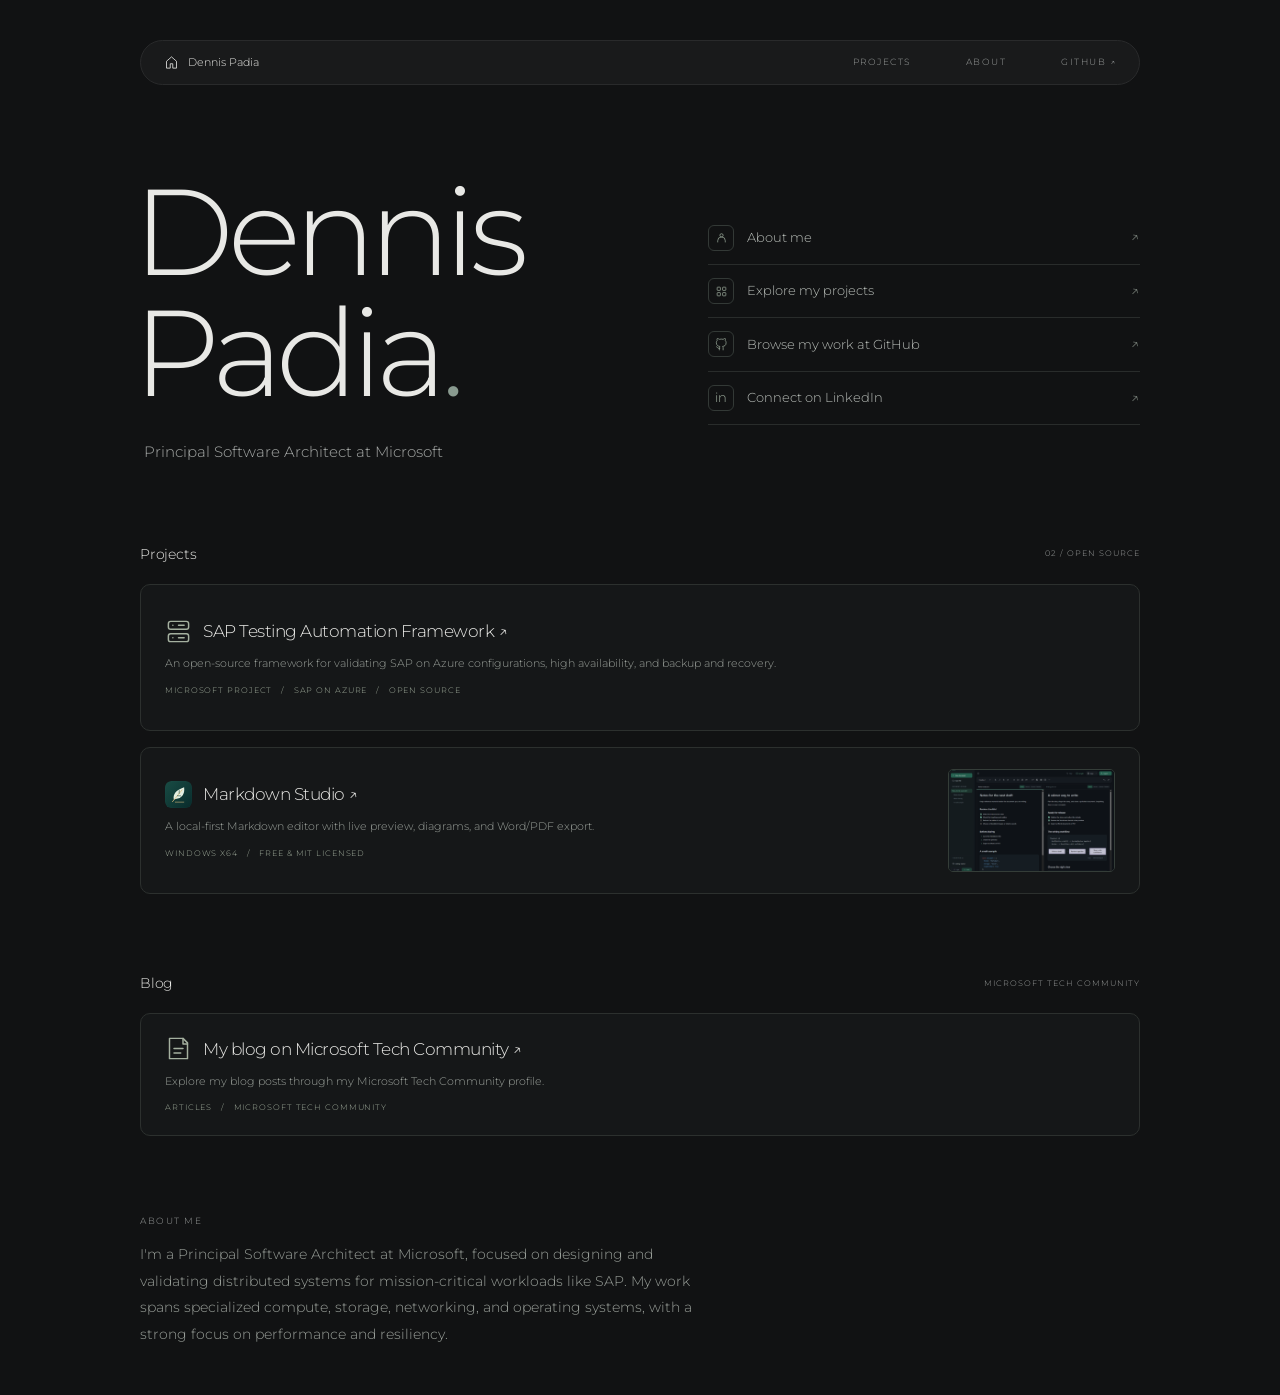
==== site/index.html @ 4768d493 "Add Microsoft Tech Community blog card Link readers to the full author profile in a dedicated blog s" ====
<!doctype html>
<html lang="en">
<head>
  <meta charset="utf-8">
  <meta name="viewport" content="width=device-width, initial-scale=1">
  <title>Dennis Padia - Principal Software Architect</title>
  <meta name="description" content="Dennis Padia, Principal Software Architect at Microsoft. Explore SAP Testing Automation Framework, Markdown Studio, and work on resilient distributed systems.">
  <meta name="theme-color" content="#111213">
  <link rel="canonical" href="https://dennispadia.github.io/">
  <link rel="icon" href="assets/icon.svg" type="image/svg+xml">
  <meta property="og:type" content="website">
  <meta property="og:site_name" content="Dennis Padia">
  <meta property="og:title" content="Dennis Padia - Principal Software Architect">
  <meta property="og:description" content="Distributed systems, performance, and resiliency. Explore my projects and connect on LinkedIn or GitHub.">
  <meta property="og:url" content="https://dennispadia.github.io/">
  <meta property="og:image" content="https://dennispadia.github.io/assets/social-preview.png">
  <meta property="og:image:alt" content="Dennis Padia - Principal Software Architect at Microsoft">
  <meta property="og:image:width" content="1200">
  <meta property="og:image:height" content="630">
  <meta name="twitter:card" content="summary_large_image">
  <meta name="twitter:title" content="Dennis Padia - Principal Software Architect">
  <meta name="twitter:description" content="Distributed systems, performance, and resiliency. Explore my projects and connect on LinkedIn or GitHub.">
  <meta name="twitter:image" content="https://dennispadia.github.io/assets/social-preview.png">
  <script type="application/ld+json">
  {
    "@context": "https://schema.org",
    "@graph": [
      {
        "@type": "Person",
        "@id": "https://dennispadia.github.io/#person",
        "name": "Dennis Padia",
        "jobTitle": "Principal Software Architect",
        "worksFor": { "@type": "Organization", "name": "Microsoft" },
        "url": "https://dennispadia.github.io/",
        "sameAs": ["https://github.com/dennispadia", "https://www.linkedin.com/in/dennispadia/"]
      },
      {
        "@type": "WebSite",
        "name": "Dennis Padia",
        "url": "https://dennispadia.github.io/",
        "author": { "@id": "https://dennispadia.github.io/#person" }
      }
    ]
  }
  </script>
  <style>
    @font-face { font-family: Montserrat; font-style: normal; font-weight: 300; font-display: swap; src: url("assets/fonts/montserrat-300.ttf") format("truetype"); }
    :root { color-scheme: dark; font-family: Montserrat, sans-serif; font-weight: 300; color: #e8e8e5; background: #111213; font-synthesis: none; }
    * { box-sizing: border-box; }
    body { margin: 0; padding-bottom: 48px; font-size: 15px; line-height: 1.65; }
    a { color: inherit; text-decoration: none; }
    a:focus-visible { outline: 2px solid #c6d6c9; outline-offset: 6px; border-radius: 2px; }
    .skip-link { position: absolute; top: 8px; left: 8px; padding: 8px 16px; background: #191a1b; transform: translateY(-200%); z-index: 1; }
    .skip-link:focus { transform: none; }
    .wrap { max-width: 1000px; width: calc(100% - 96px); margin-inline: auto; }
    header { margin-top: 40px; height: 45px; display: flex; align-items: center; justify-content: space-between; padding: 0 23px; border: 1px solid #292a2b; border-radius: 30px; background: #191a1b; }
    .home { display: flex; align-items: center; gap: 9px; font-size: 11px; }
    .home svg { width: 15px; height: 15px; }
    nav { display: flex; gap: 55px; }
    nav a, .label { font-size: 9px; font-weight: 300; letter-spacing: 1.5px; text-transform: uppercase; color: #9c9f9e; }
    nav a:hover, .start a:hover { color: #f2f2ef; }
    .hero { display: grid; grid-template-columns: 1.15fr 1fr; gap: 72px; padding-top: 87px; align-items: center; }
    h1 { font-size: clamp(72px, 10.2vw, 122px); font-weight: 300; line-height: .99; letter-spacing: -.055em; margin: 0 0 24px -.055em; }
    h1 span { color: #899a8f; }
    .intro { font-size: 15px; line-height: 1.8; max-width: 380px; color: #a7aaa8; margin: 0; padding-left: .25em; }
    .start a { display: flex; align-items: center; gap: 13px; padding: 13px 0; border-bottom: 1px solid #292c2b; color: #b8bdb8; font-size: 13px; }
    .start .icon { width: 26px; height: 26px; display: grid; place-items: center; border: 1px solid #333936; border-radius: 6px; color: #9fae9f; }
    .icon svg { width: 13px; height: 13px; }
    .arrow { margin-left: auto; color: #767e77; font-size: 16px; }
    .projects { padding-top: 78px; }
    .section-heading { display: flex; justify-content: space-between; align-items: center; margin-bottom: 18px; }
    .section-heading h2 { font-size: 14px; font-weight: 300; letter-spacing: -.2px; margin: 0; }
    .section-heading .label { font-size: 8px; letter-spacing: 1px; }
    .project { display: grid; grid-template-columns: 1fr 167px; gap: 20px; border: 1px solid #2c302e; border-radius: 10px; padding: 21px 24px; align-items: center; background: #151718; }
    .project-list { display: grid; grid-auto-rows: 1fr; gap: 16px; }
    .project--text { grid-template-columns: 1fr; }
    .project:hover { border-color: #505a52; }
    .project-name { display: flex; align-items: center; gap: 11px; }
    .project-name img { width: 27px; height: 27px; border-radius: 6px; }
    .project-name svg { width: 27px; height: 27px; flex-shrink: 0; color: #a4b09f; }
    .project h3 { margin: 0; font-size: 17px; font-weight: 300; letter-spacing: -.5px; }
    .project p { margin: 9px 0 0; font-size: 11px; color: #999f99; }
    .project .meta { font-size: 8px; letter-spacing: .9px; color: #a4b09f; text-transform: uppercase; margin-top: 11px; }
    .project-shot { display: block; width: 167px; height: 103px; object-fit: cover; border: 1px solid #3c4740; border-radius: 5px; opacity: .8; }
    .about { max-width: 570px; padding-top: 78px; }
    .about .label { margin: 0 0 12px; }
    .about p { color: #999f99; font-size: 14px; line-height: 1.9; margin: 0; }
    @media (max-width: 700px) {
      .wrap { width: calc(100% - 40px); }
      header { margin-top: 20px; padding-inline: 16px; }
      nav { gap: 22px; }
      .home span { display: none; }
      .hero { grid-template-columns: 1fr; gap: 45px; padding-top: 62px; }
      h1 { font-size: 86px; }
      .intro { font-size: 14px; }
      .start { max-width: 420px; }
      .projects { padding-top: 45px; }
      .project { grid-template-columns: 1fr; }
      .project-shot { width: 100%; height: auto; margin-top: 6px; }
      .about { padding-top: 55px; }
    }
  </style>
</head>
<body>
  <a class="skip-link" href="#main">Skip to content</a>
  <div class="wrap">
    <header>
      <a class="home" href="#home" aria-label="Home"><svg viewBox="0 0 24 24" fill="none" stroke="currentColor" stroke-width="1.3" aria-hidden="true"><path d="m4 10 8-7 8 7v11h-6v-7h-4v7H4Z"/></svg><span>Dennis Padia</span></a>
      <nav aria-label="Main navigation"><a href="#projects">Projects</a><a href="#about">About</a><a href="https://github.com/dennispadia">GitHub &nearr;</a></nav>
    </header>
    <main id="main">
      <section class="hero" id="home">
        <div>
          <h1>Dennis<br>Padia<span>.</span></h1>
          <p class="intro">Principal Software Architect at Microsoft</p>
        </div>
        <div class="start">
          <a href="#about"><span class="icon" aria-hidden="true"><svg viewBox="0 0 24 24" fill="none" stroke="currentColor" stroke-width="1.3"><circle cx="12" cy="8" r="3"/><path d="M5 21v-3a7 7 0 0 1 14 0v3"/></svg></span>About me<span class="arrow" aria-hidden="true">&nearr;</span></a>
          <a href="#projects"><span class="icon" aria-hidden="true"><svg viewBox="0 0 24 24" fill="none" stroke="currentColor" stroke-width="1.3"><rect x="4" y="4" width="6" height="6" rx="1"/><rect x="14" y="4" width="6" height="6" rx="1"/><rect x="4" y="14" width="6" height="6" rx="1"/><rect x="14" y="14" width="6" height="6" rx="1"/></svg></span>Explore my projects<span class="arrow" aria-hidden="true">&nearr;</span></a>
          <a href="https://github.com/dennispadia"><span class="icon" aria-hidden="true"><svg viewBox="0 0 24 24" fill="none" stroke="currentColor" stroke-width="1.3" stroke-linecap="round" stroke-linejoin="round"><path d="M9 19c-4.3 1.4-4.3-2.5-6-3m12 6v-3.87a3.37 3.37 0 0 0-.94-2.61c3.14-.35 6.44-1.54 6.44-7A5.44 5.44 0 0 0 19 4.77 5.07 5.07 0 0 0 18.91 1S17.73.65 15 2.48a13.38 13.38 0 0 0-7 0C5.27.65 4.09 1 4.09 1A5.07 5.07 0 0 0 4 4.77a5.44 5.44 0 0 0-1.5 3.78c0 5.42 3.3 6.61 6.44 7A3.37 3.37 0 0 0 8 18.13V22"/></svg></span>Browse my work at GitHub<span class="arrow" aria-hidden="true">&nearr;</span></a>
          <a href="https://www.linkedin.com/in/dennispadia/"><span class="icon" aria-hidden="true">in</span>Connect on LinkedIn<span class="arrow" aria-hidden="true">&nearr;</span></a>
        </div>
      </section>
      <section class="projects" id="projects">
        <div class="section-heading"><h2>Projects</h2><span class="label">02 / Open source</span></div>
        <div class="project-list">
          <a class="project project--text" href="https://github.com/Azure/sap-automation-qa">
            <div><div class="project-name"><svg viewBox="0 0 24 24" fill="none" stroke="currentColor" stroke-width="1.3" stroke-linecap="round" stroke-linejoin="round" aria-hidden="true"><rect x="3" y="3" width="18" height="7" rx="2"/><rect x="3" y="14" width="18" height="7" rx="2"/><path d="M7 6.5h.01M7 17.5h.01m5-11h5m-5 11h5"/></svg><h3>SAP Testing Automation Framework <span aria-hidden="true">&nearr;</span></h3></div><p>An open-source framework for validating SAP on Azure configurations, high availability, and backup and recovery.</p><p class="meta">Microsoft project &nbsp; / &nbsp; SAP on Azure &nbsp; / &nbsp; Open source</p></div>
          </a>
          <a class="project" href="https://github.com/dennispadia/MarkdownStudio">
            <div><div class="project-name"><img src="assets/markdown-studio.svg" width="27" height="27" alt=""><h3>Markdown Studio <span aria-hidden="true">&nearr;</span></h3></div><p>A local-first Markdown editor with live preview, diagrams, and Word/PDF export.</p><p class="meta">Windows x64 &nbsp; / &nbsp; Free &amp; MIT licensed</p></div>
            <img class="project-shot" src="assets/images/dark-split.png" width="1440" height="1000" loading="lazy" decoding="async" alt="Markdown Studio in Dark theme with two documents in paired panes.">
          </a>
        </div>
      </section>
      <section class="projects" id="blog" aria-labelledby="blog-heading">
        <div class="section-heading"><h2 id="blog-heading">Blog</h2><span class="label">Microsoft Tech Community</span></div>
        <a class="project project--text" href="https://techcommunity.microsoft.com/users/dennispadia/763911">
          <div><div class="project-name"><svg viewBox="0 0 24 24" fill="none" stroke="currentColor" stroke-width="1.3" stroke-linecap="round" stroke-linejoin="round" aria-hidden="true"><path d="M4 3h12l4 4v14H4Z"/><path d="M16 3v5h4M8 12h8M8 16h6"/></svg><h3>My blog on Microsoft Tech Community <span aria-hidden="true">&nearr;</span></h3></div><p>Explore my blog posts through my Microsoft Tech Community profile.</p><p class="meta">Articles &nbsp; / &nbsp; Microsoft Tech Community</p></div>
        </a>
      </section>
      <section class="about" id="about" aria-labelledby="about-heading">
        <div><h2 class="label" id="about-heading">About me</h2><p>I'm a Principal Software Architect at Microsoft, focused on designing and validating distributed systems for mission-critical workloads like SAP. My work spans specialized compute, storage, networking, and operating systems, with a strong focus on performance and resiliency.</p></div>
      </section>
    </main>
  </div>
</body>
</html>
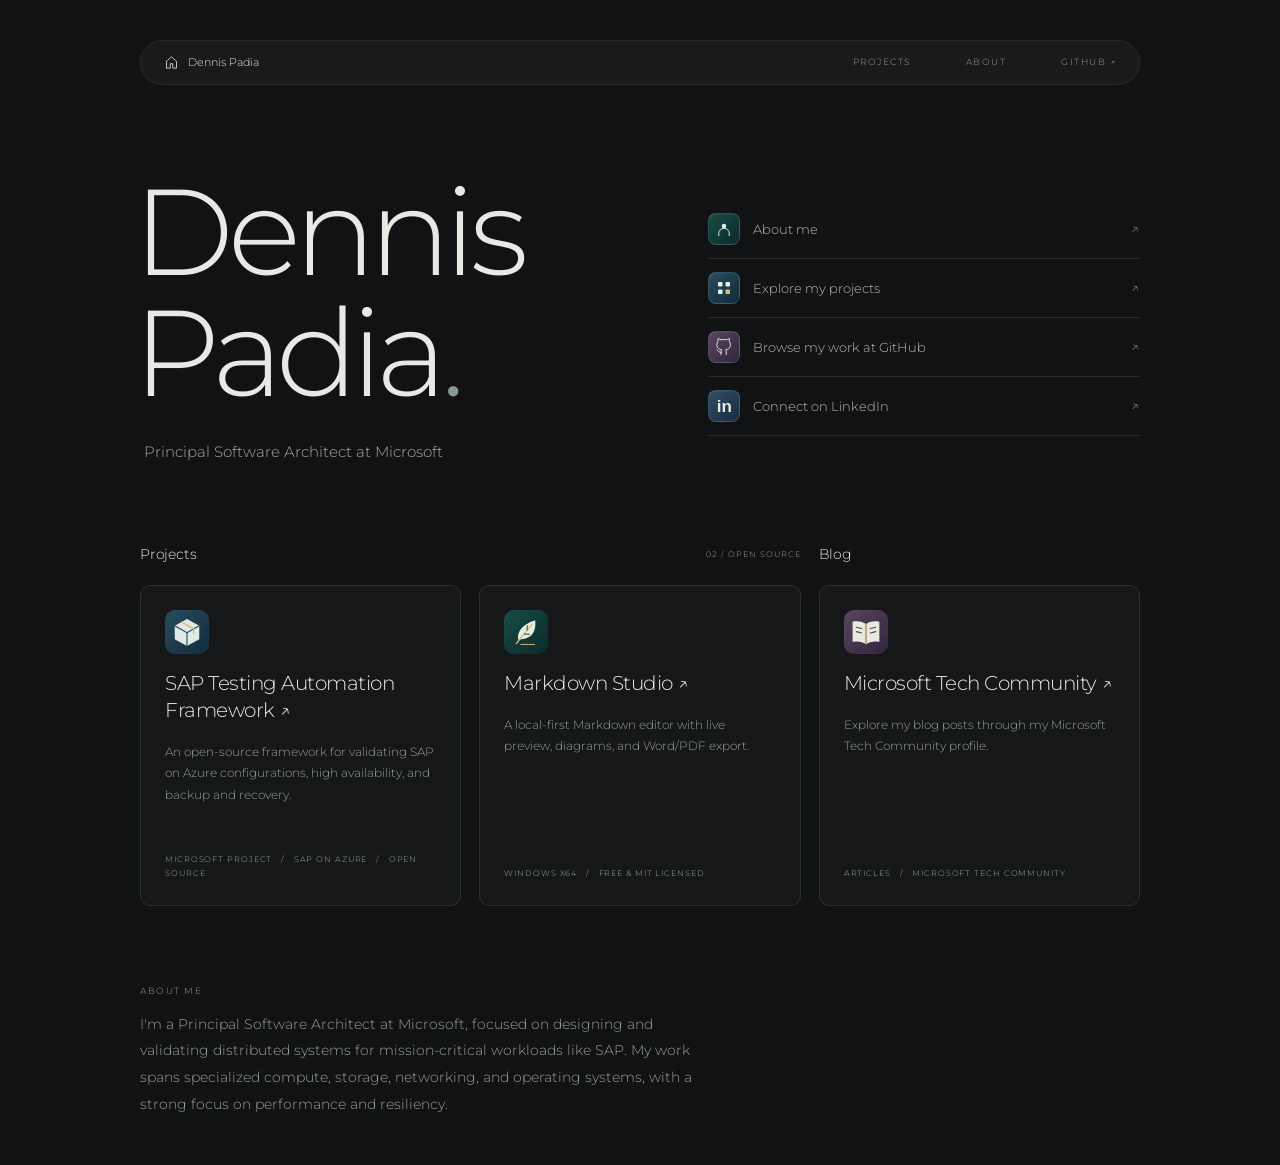
==== commit afc8506e: "Publish square portfolio cards and coordinated icons Arrange projects beside the blog on desktop, st" ====
--- a/site/index.html
+++ b/site/index.html
@@ -64,27 +64,36 @@
     h1 span { color: #899a8f; }
     .intro { font-size: 15px; line-height: 1.8; max-width: 380px; color: #a7aaa8; margin: 0; padding-left: .25em; }
     .start a { display: flex; align-items: center; gap: 13px; padding: 13px 0; border-bottom: 1px solid #292c2b; color: #b8bdb8; font-size: 13px; }
-    .start .icon { width: 26px; height: 26px; display: grid; place-items: center; border: 1px solid #333936; border-radius: 6px; color: #9fae9f; }
-    .icon svg { width: 13px; height: 13px; }
+    .start .icon { width: 32px; height: 32px; flex-shrink: 0; display: grid; place-items: center; border: 1px solid #aebfb333; border-radius: 8px; color: #e4eee1; box-shadow: inset 0 1px 0 #ffffff08; }
+    .icon--about { background: linear-gradient(135deg, #194c44, #092b2b); }
+    .icon--projects { background: linear-gradient(135deg, #284c60, #102b3c); }
+    .icon--github { background: linear-gradient(135deg, #5a4560, #30263e); }
+    .icon--linkedin { background: linear-gradient(135deg, #304e65, #172c41); font-family: Arial, sans-serif; font-size: 17px; font-weight: 600; line-height: 1; }
+    .icon svg { width: 18px; height: 18px; }
     .arrow { margin-left: auto; color: #767e77; font-size: 16px; }
-    .projects { padding-top: 78px; }
-    .section-heading { display: flex; justify-content: space-between; align-items: center; margin-bottom: 18px; }
+    .portfolio { display: grid; grid-template-columns: repeat(3, minmax(0, 1fr)); gap: 18px; padding-top: 78px; }
+    .projects { grid-column: span 2; min-width: 0; }
+    .blog { min-width: 0; }
+    .section-heading { display: flex; justify-content: space-between; align-items: center; min-height: 24px; margin-bottom: 18px; }
     .section-heading h2 { font-size: 14px; font-weight: 300; letter-spacing: -.2px; margin: 0; }
     .section-heading .label { font-size: 8px; letter-spacing: 1px; }
-    .project { display: grid; grid-template-columns: 1fr 167px; gap: 20px; border: 1px solid #2c302e; border-radius: 10px; padding: 21px 24px; align-items: center; background: #151718; }
-    .project-list { display: grid; grid-auto-rows: 1fr; gap: 16px; }
-    .project--text { grid-template-columns: 1fr; }
+    .project { display: flex; flex-direction: column; aspect-ratio: 1; width: 100%; min-width: 0; min-height: 320px; border: 1px solid #2c302e; border-radius: 10px; padding: 24px; background: #151718; }
+    .project > div { display: flex; flex-direction: column; flex: 1; min-height: 0; }
+    .project-list { display: grid; grid-template-columns: repeat(2, minmax(0, 1fr)); grid-auto-rows: 1fr; gap: 18px; }
     .project:hover { border-color: #505a52; }
-    .project-name { display: flex; align-items: center; gap: 11px; }
-    .project-name img { width: 27px; height: 27px; border-radius: 6px; }
-    .project-name svg { width: 27px; height: 27px; flex-shrink: 0; color: #a4b09f; }
-    .project h3 { margin: 0; font-size: 17px; font-weight: 300; letter-spacing: -.5px; }
-    .project p { margin: 9px 0 0; font-size: 11px; color: #999f99; }
-    .project .meta { font-size: 8px; letter-spacing: .9px; color: #a4b09f; text-transform: uppercase; margin-top: 11px; }
-    .project-shot { display: block; width: 167px; height: 103px; object-fit: cover; border: 1px solid #3c4740; border-radius: 5px; opacity: .8; }
+    .project-name { display: flex; flex-direction: column; align-items: flex-start; gap: 16px; }
+    .project-name img { width: 44px; height: 44px; border-radius: 6px; }
+    .project h3 { margin: 0; font-size: 20px; font-weight: 300; line-height: 1.35; letter-spacing: -.5px; }
+    .project p { margin: 17px 0 0; font-size: 12px; line-height: 1.8; color: #999f99; }
+    .project .meta { font-size: 8px; line-height: 1.8; letter-spacing: .9px; color: #a4b09f; text-transform: uppercase; margin-top: auto; padding-top: 18px; }
     .about { max-width: 570px; padding-top: 78px; }
     .about .label { margin: 0 0 12px; }
     .about p { color: #999f99; font-size: 14px; line-height: 1.9; margin: 0; }
+    @media (max-width: 1110px) {
+      .portfolio { grid-template-columns: 1fr; gap: 30px; }
+      .projects { grid-column: auto; }
+      .blog .project { width: calc((100% - 18px) / 2); }
+    }
     @media (max-width: 700px) {
       .wrap { width: calc(100% - 40px); }
       header { margin-top: 20px; padding-inline: 16px; }
@@ -94,9 +103,10 @@
       h1 { font-size: 86px; }
       .intro { font-size: 14px; }
       .start { max-width: 420px; }
-      .projects { padding-top: 45px; }
-      .project { grid-template-columns: 1fr; }
-      .project-shot { width: 100%; height: auto; margin-top: 6px; }
+      .portfolio { padding-top: 45px; }
+      .project-list { grid-template-columns: 1fr; }
+      .project { aspect-ratio: auto; }
+      .blog .project { width: 100%; }
       .about { padding-top: 55px; }
     }
   </style>
@@ -115,30 +125,31 @@
           <p class="intro">Principal Software Architect at Microsoft</p>
         </div>
         <div class="start">
-          <a href="#about"><span class="icon" aria-hidden="true"><svg viewBox="0 0 24 24" fill="none" stroke="currentColor" stroke-width="1.3"><circle cx="12" cy="8" r="3"/><path d="M5 21v-3a7 7 0 0 1 14 0v3"/></svg></span>About me<span class="arrow" aria-hidden="true">&nearr;</span></a>
-          <a href="#projects"><span class="icon" aria-hidden="true"><svg viewBox="0 0 24 24" fill="none" stroke="currentColor" stroke-width="1.3"><rect x="4" y="4" width="6" height="6" rx="1"/><rect x="14" y="4" width="6" height="6" rx="1"/><rect x="4" y="14" width="6" height="6" rx="1"/><rect x="14" y="14" width="6" height="6" rx="1"/></svg></span>Explore my projects<span class="arrow" aria-hidden="true">&nearr;</span></a>
-          <a href="https://github.com/dennispadia"><span class="icon" aria-hidden="true"><svg viewBox="0 0 24 24" fill="none" stroke="currentColor" stroke-width="1.3" stroke-linecap="round" stroke-linejoin="round"><path d="M9 19c-4.3 1.4-4.3-2.5-6-3m12 6v-3.87a3.37 3.37 0 0 0-.94-2.61c3.14-.35 6.44-1.54 6.44-7A5.44 5.44 0 0 0 19 4.77 5.07 5.07 0 0 0 18.91 1S17.73.65 15 2.48a13.38 13.38 0 0 0-7 0C5.27.65 4.09 1 4.09 1A5.07 5.07 0 0 0 4 4.77a5.44 5.44 0 0 0-1.5 3.78c0 5.42 3.3 6.61 6.44 7A3.37 3.37 0 0 0 8 18.13V22"/></svg></span>Browse my work at GitHub<span class="arrow" aria-hidden="true">&nearr;</span></a>
-          <a href="https://www.linkedin.com/in/dennispadia/"><span class="icon" aria-hidden="true">in</span>Connect on LinkedIn<span class="arrow" aria-hidden="true">&nearr;</span></a>
+          <a href="#about"><span class="icon icon--about" aria-hidden="true"><svg viewBox="0 0 24 24" fill="none" stroke="currentColor" stroke-width="1.3"><circle cx="12" cy="8" r="3" fill="currentColor" stroke="none"/><path d="M5 21v-3a7 7 0 0 1 14 0v3" stroke-linecap="round"/></svg></span>About me<span class="arrow" aria-hidden="true">&nearr;</span></a>
+          <a href="#projects"><span class="icon icon--projects" aria-hidden="true"><svg viewBox="0 0 24 24" fill="currentColor" stroke="none"><rect x="4" y="4" width="6" height="6" rx="1"/><rect x="14" y="4" width="6" height="6" rx="1"/><rect x="4" y="14" width="6" height="6" rx="1"/><rect x="14" y="14" width="6" height="6" rx="1" fill="#dcbc7d"/></svg></span>Explore my projects<span class="arrow" aria-hidden="true">&nearr;</span></a>
+          <a href="https://github.com/dennispadia"><span class="icon icon--github" aria-hidden="true"><svg viewBox="0 0 24 24" fill="none" stroke="currentColor" stroke-width="1.3" stroke-linecap="round" stroke-linejoin="round"><path d="M9 19c-4.3 1.4-4.3-2.5-6-3m12 6v-3.87a3.37 3.37 0 0 0-.94-2.61c3.14-.35 6.44-1.54 6.44-7A5.44 5.44 0 0 0 19 4.77 5.07 5.07 0 0 0 18.91 1S17.73.65 15 2.48a13.38 13.38 0 0 0-7 0C5.27.65 4.09 1 4.09 1A5.07 5.07 0 0 0 4 4.77a5.44 5.44 0 0 0-1.5 3.78c0 5.42 3.3 6.61 6.44 7A3.37 3.37 0 0 0 8 18.13V22"/></svg></span>Browse my work at GitHub<span class="arrow" aria-hidden="true">&nearr;</span></a>
+          <a href="https://www.linkedin.com/in/dennispadia/"><span class="icon icon--linkedin" aria-hidden="true">in</span>Connect on LinkedIn<span class="arrow" aria-hidden="true">&nearr;</span></a>
         </div>
       </section>
+      <div class="portfolio">
       <section class="projects" id="projects">
         <div class="section-heading"><h2>Projects</h2><span class="label">02 / Open source</span></div>
         <div class="project-list">
-          <a class="project project--text" href="https://github.com/Azure/sap-automation-qa">
-            <div><div class="project-name"><svg viewBox="0 0 24 24" fill="none" stroke="currentColor" stroke-width="1.3" stroke-linecap="round" stroke-linejoin="round" aria-hidden="true"><rect x="3" y="3" width="18" height="7" rx="2"/><rect x="3" y="14" width="18" height="7" rx="2"/><path d="M7 6.5h.01M7 17.5h.01m5-11h5m-5 11h5"/></svg><h3>SAP Testing Automation Framework <span aria-hidden="true">&nearr;</span></h3></div><p>An open-source framework for validating SAP on Azure configurations, high availability, and backup and recovery.</p><p class="meta">Microsoft project &nbsp; / &nbsp; SAP on Azure &nbsp; / &nbsp; Open source</p></div>
+          <a class="project" href="https://github.com/Azure/sap-automation-qa">
+            <div><div class="project-name"><img src="assets/sap-framework.svg" width="44" height="44" alt=""><h3>SAP Testing Automation Framework <span aria-hidden="true">&nearr;</span></h3></div><p>An open-source framework for validating SAP on Azure configurations, high availability, and backup and recovery.</p><p class="meta">Microsoft project &nbsp; / &nbsp; SAP on Azure &nbsp; / &nbsp; Open source</p></div>
           </a>
           <a class="project" href="https://github.com/dennispadia/MarkdownStudio">
-            <div><div class="project-name"><img src="assets/markdown-studio.svg" width="27" height="27" alt=""><h3>Markdown Studio <span aria-hidden="true">&nearr;</span></h3></div><p>A local-first Markdown editor with live preview, diagrams, and Word/PDF export.</p><p class="meta">Windows x64 &nbsp; / &nbsp; Free &amp; MIT licensed</p></div>
-            <img class="project-shot" src="assets/images/dark-split.png" width="1440" height="1000" loading="lazy" decoding="async" alt="Markdown Studio in Dark theme with two documents in paired panes.">
+            <div><div class="project-name"><img src="assets/markdown-studio.svg" width="44" height="44" alt=""><h3>Markdown Studio <span aria-hidden="true">&nearr;</span></h3></div><p>A local-first Markdown editor with live preview, diagrams, and Word/PDF export.</p><p class="meta">Windows x64 &nbsp; / &nbsp; Free &amp; MIT licensed</p></div>
           </a>
         </div>
       </section>
-      <section class="projects" id="blog" aria-labelledby="blog-heading">
-        <div class="section-heading"><h2 id="blog-heading">Blog</h2><span class="label">Microsoft Tech Community</span></div>
-        <a class="project project--text" href="https://techcommunity.microsoft.com/users/dennispadia/763911">
-          <div><div class="project-name"><svg viewBox="0 0 24 24" fill="none" stroke="currentColor" stroke-width="1.3" stroke-linecap="round" stroke-linejoin="round" aria-hidden="true"><path d="M4 3h12l4 4v14H4Z"/><path d="M16 3v5h4M8 12h8M8 16h6"/></svg><h3>My blog on Microsoft Tech Community <span aria-hidden="true">&nearr;</span></h3></div><p>Explore my blog posts through my Microsoft Tech Community profile.</p><p class="meta">Articles &nbsp; / &nbsp; Microsoft Tech Community</p></div>
+      <section class="blog" id="blog" aria-labelledby="blog-heading">
+        <div class="section-heading"><h2 id="blog-heading">Blog</h2></div>
+        <a class="project" href="https://techcommunity.microsoft.com/users/dennispadia/763911">
+          <div><div class="project-name"><img src="assets/tech-community.svg" width="44" height="44" alt=""><h3>Microsoft Tech Community <span aria-hidden="true">&nearr;</span></h3></div><p>Explore my blog posts through my Microsoft Tech Community profile.</p><p class="meta">Articles &nbsp; / &nbsp; Microsoft Tech Community</p></div>
         </a>
       </section>
+      </div>
       <section class="about" id="about" aria-labelledby="about-heading">
         <div><h2 class="label" id="about-heading">About me</h2><p>I'm a Principal Software Architect at Microsoft, focused on designing and validating distributed systems for mission-critical workloads like SAP. My work spans specialized compute, storage, networking, and operating systems, with a strong focus on performance and resiliency.</p></div>
       </section>
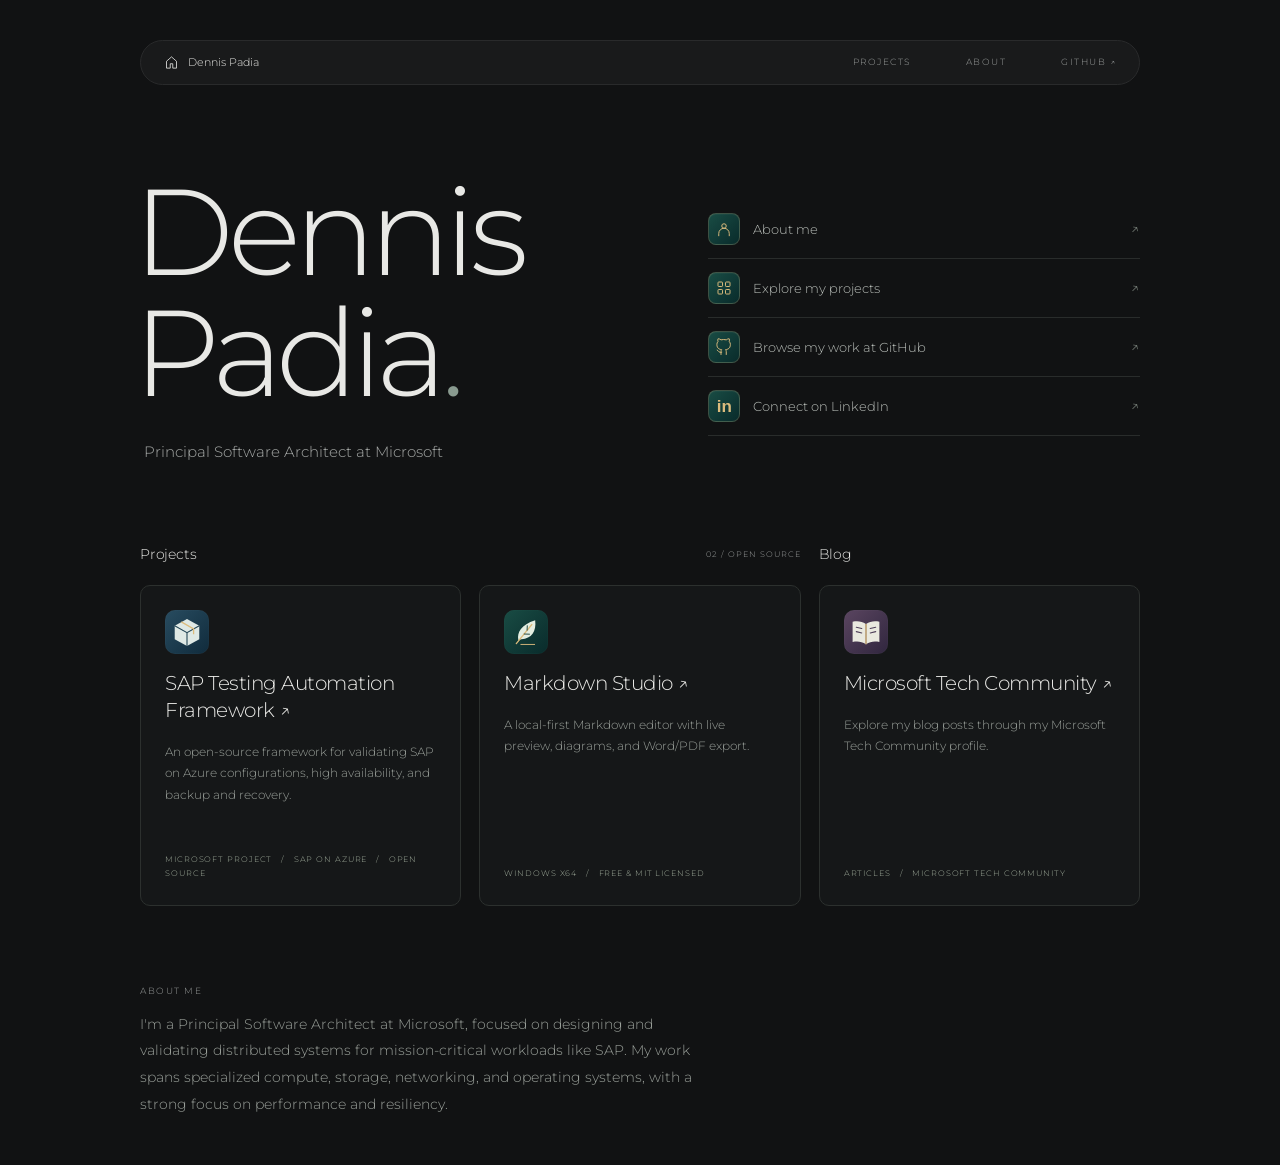
==== commit ef193c78: "Use approved emerald and gold quick-link icons Unify all four hero badges with the final selected em" ====
--- a/site/index.html
+++ b/site/index.html
@@ -64,12 +64,10 @@
     h1 span { color: #899a8f; }
     .intro { font-size: 15px; line-height: 1.8; max-width: 380px; color: #a7aaa8; margin: 0; padding-left: .25em; }
     .start a { display: flex; align-items: center; gap: 13px; padding: 13px 0; border-bottom: 1px solid #292c2b; color: #b8bdb8; font-size: 13px; }
-    .start .icon { width: 32px; height: 32px; flex-shrink: 0; display: grid; place-items: center; border: 1px solid #aebfb333; border-radius: 8px; color: #e4eee1; box-shadow: inset 0 1px 0 #ffffff08; }
-    .icon--about { background: linear-gradient(135deg, #194c44, #092b2b); }
-    .icon--projects { background: linear-gradient(135deg, #284c60, #102b3c); }
-    .icon--github { background: linear-gradient(135deg, #5a4560, #30263e); }
-    .icon--linkedin { background: linear-gradient(135deg, #304e65, #172c41); font-family: Arial, sans-serif; font-size: 17px; font-weight: 600; line-height: 1; }
+    .start .icon { width: 32px; height: 32px; flex-shrink: 0; display: grid; place-items: center; border: 1px solid #bfa57844; border-radius: 8px; background: linear-gradient(135deg, #194c44, #092b2b); color: #dcbc7d; box-shadow: inset 0 1px 0 #ffffff08; }
+    .icon--linkedin { font-family: Arial, sans-serif; font-size: 17px; font-weight: 600; line-height: 1; }
     .icon svg { width: 18px; height: 18px; }
+    .start .icon svg rect, .start .icon svg circle { fill: none; stroke: currentColor; stroke-width: 1.3; }
     .arrow { margin-left: auto; color: #767e77; font-size: 16px; }
     .portfolio { display: grid; grid-template-columns: repeat(3, minmax(0, 1fr)); gap: 18px; padding-top: 78px; }
     .projects { grid-column: span 2; min-width: 0; }
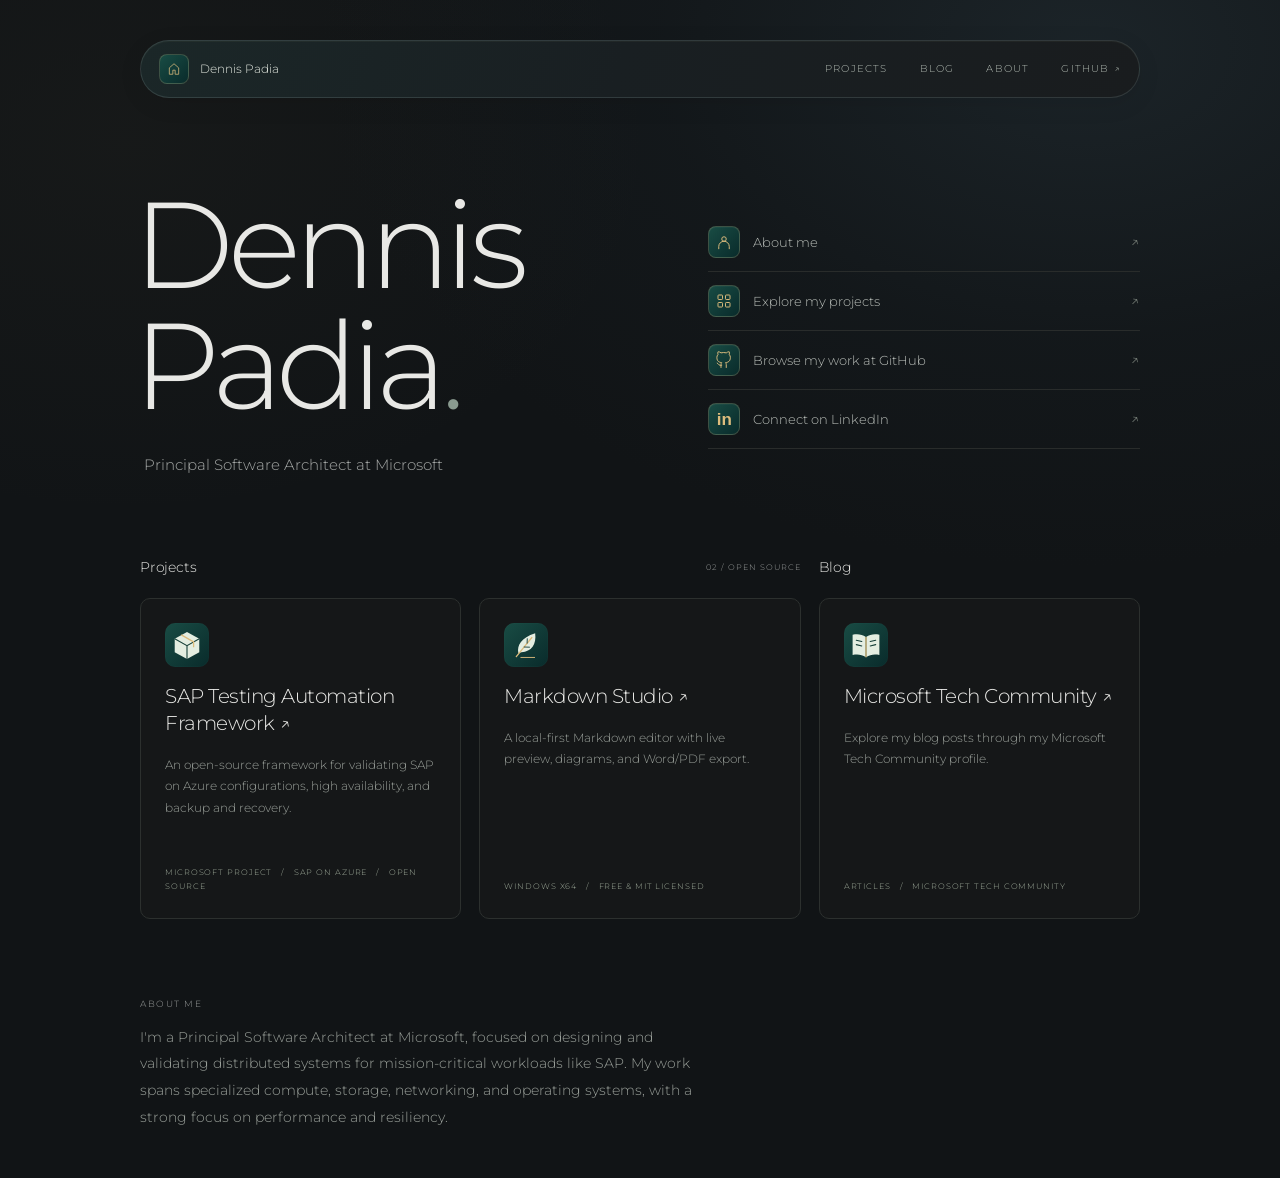
==== commit 8576ce54: "Unify emerald artwork and refine charcoal-slate presentation Publish the approved subtle background " ====
--- a/site/index.html
+++ b/site/index.html
@@ -5,7 +5,7 @@
   <meta name="viewport" content="width=device-width, initial-scale=1">
   <title>Dennis Padia - Principal Software Architect</title>
   <meta name="description" content="Dennis Padia, Principal Software Architect at Microsoft. Explore SAP Testing Automation Framework, Markdown Studio, and work on resilient distributed systems.">
-  <meta name="theme-color" content="#111213">
+  <meta name="theme-color" content="#111416">
   <link rel="canonical" href="https://dennispadia.github.io/">
   <link rel="icon" href="assets/icon.svg" type="image/svg+xml">
   <meta property="og:type" content="website">
@@ -45,20 +45,22 @@
   </script>
   <style>
     @font-face { font-family: Montserrat; font-style: normal; font-weight: 300; font-display: swap; src: url("assets/fonts/montserrat-300.ttf") format("truetype"); }
-    :root { color-scheme: dark; font-family: Montserrat, sans-serif; font-weight: 300; color: #e8e8e5; background: #111213; font-synthesis: none; }
+    :root { color-scheme: dark; font-family: Montserrat, sans-serif; font-weight: 300; color: #e8e8e5; background: #111416; font-synthesis: none; }
     * { box-sizing: border-box; }
-    body { margin: 0; padding-bottom: 48px; font-size: 15px; line-height: 1.65; }
+    body { display: flow-root; margin: 0; padding-bottom: 48px; font-size: 15px; line-height: 1.65; background: radial-gradient(ellipse 75% 650px at 85% 4%, #29384070 0%, #1b252b38 45%, transparent 80%), radial-gradient(ellipse 55% 500px at 10% 12%, #6b624610 0%, transparent 75%), #111416; background-repeat: no-repeat; }
     a { color: inherit; text-decoration: none; }
     a:focus-visible { outline: 2px solid #c6d6c9; outline-offset: 6px; border-radius: 2px; }
     .skip-link { position: absolute; top: 8px; left: 8px; padding: 8px 16px; background: #191a1b; transform: translateY(-200%); z-index: 1; }
     .skip-link:focus { transform: none; }
     .wrap { max-width: 1000px; width: calc(100% - 96px); margin-inline: auto; }
-    header { margin-top: 40px; height: 45px; display: flex; align-items: center; justify-content: space-between; padding: 0 23px; border: 1px solid #292a2b; border-radius: 30px; background: #191a1b; }
-    .home { display: flex; align-items: center; gap: 9px; font-size: 11px; }
-    .home svg { width: 15px; height: 15px; }
-    nav { display: flex; gap: 55px; }
+    header { margin-top: 40px; height: 58px; display: flex; align-items: center; justify-content: space-between; padding: 0 18px; border: 1px solid #7c91943d; border-radius: 30px; background: linear-gradient(110deg, #1b2728, #191f22 48%, #191c1e); box-shadow: inset 0 1px 0 #e7d6a00a, 0 6px 24px #00000014; }
+    .home { display: flex; align-items: center; gap: 11px; font-size: 12px; color: #e4e9e1; }
+    .home svg { width: 30px; height: 30px; padding: 7px; color: #dcbc7d; background: linear-gradient(135deg, #194c44, #092b2b); border: 1px solid #bfa57844; border-radius: 8px; }
+    nav { display: flex; gap: 32px; }
     nav a, .label { font-size: 9px; font-weight: 300; letter-spacing: 1.5px; text-transform: uppercase; color: #9c9f9e; }
-    nav a:hover, .start a:hover { color: #f2f2ef; }
+    nav a { font-size: 10px; letter-spacing: 1.2px; color: #b0b9b1; padding: 7px 0; }
+    nav a:hover { color: #dcbc7d; }
+    .start a:hover { color: #f2f2ef; }
     .hero { display: grid; grid-template-columns: 1.15fr 1fr; gap: 72px; padding-top: 87px; align-items: center; }
     h1 { font-size: clamp(72px, 10.2vw, 122px); font-weight: 300; line-height: .99; letter-spacing: -.055em; margin: 0 0 24px -.055em; }
     h1 span { color: #899a8f; }
@@ -94,8 +96,9 @@
     }
     @media (max-width: 700px) {
       .wrap { width: calc(100% - 40px); }
-      header { margin-top: 20px; padding-inline: 16px; }
-      nav { gap: 22px; }
+      header { margin-top: 20px; height: 56px; padding-inline: 12px; }
+      nav { gap: 16px; }
+      nav a { font-size: 9px; letter-spacing: .8px; }
       .home span { display: none; }
       .hero { grid-template-columns: 1fr; gap: 45px; padding-top: 62px; }
       h1 { font-size: 86px; }
@@ -114,7 +117,7 @@
   <div class="wrap">
     <header>
       <a class="home" href="#home" aria-label="Home"><svg viewBox="0 0 24 24" fill="none" stroke="currentColor" stroke-width="1.3" aria-hidden="true"><path d="m4 10 8-7 8 7v11h-6v-7h-4v7H4Z"/></svg><span>Dennis Padia</span></a>
-      <nav aria-label="Main navigation"><a href="#projects">Projects</a><a href="#about">About</a><a href="https://github.com/dennispadia">GitHub &nearr;</a></nav>
+      <nav aria-label="Main navigation"><a href="#projects">Projects</a><a href="#blog">Blog</a><a href="#about">About</a><a href="https://github.com/dennispadia">GitHub &nearr;</a></nav>
     </header>
     <main id="main">
       <section class="hero" id="home">
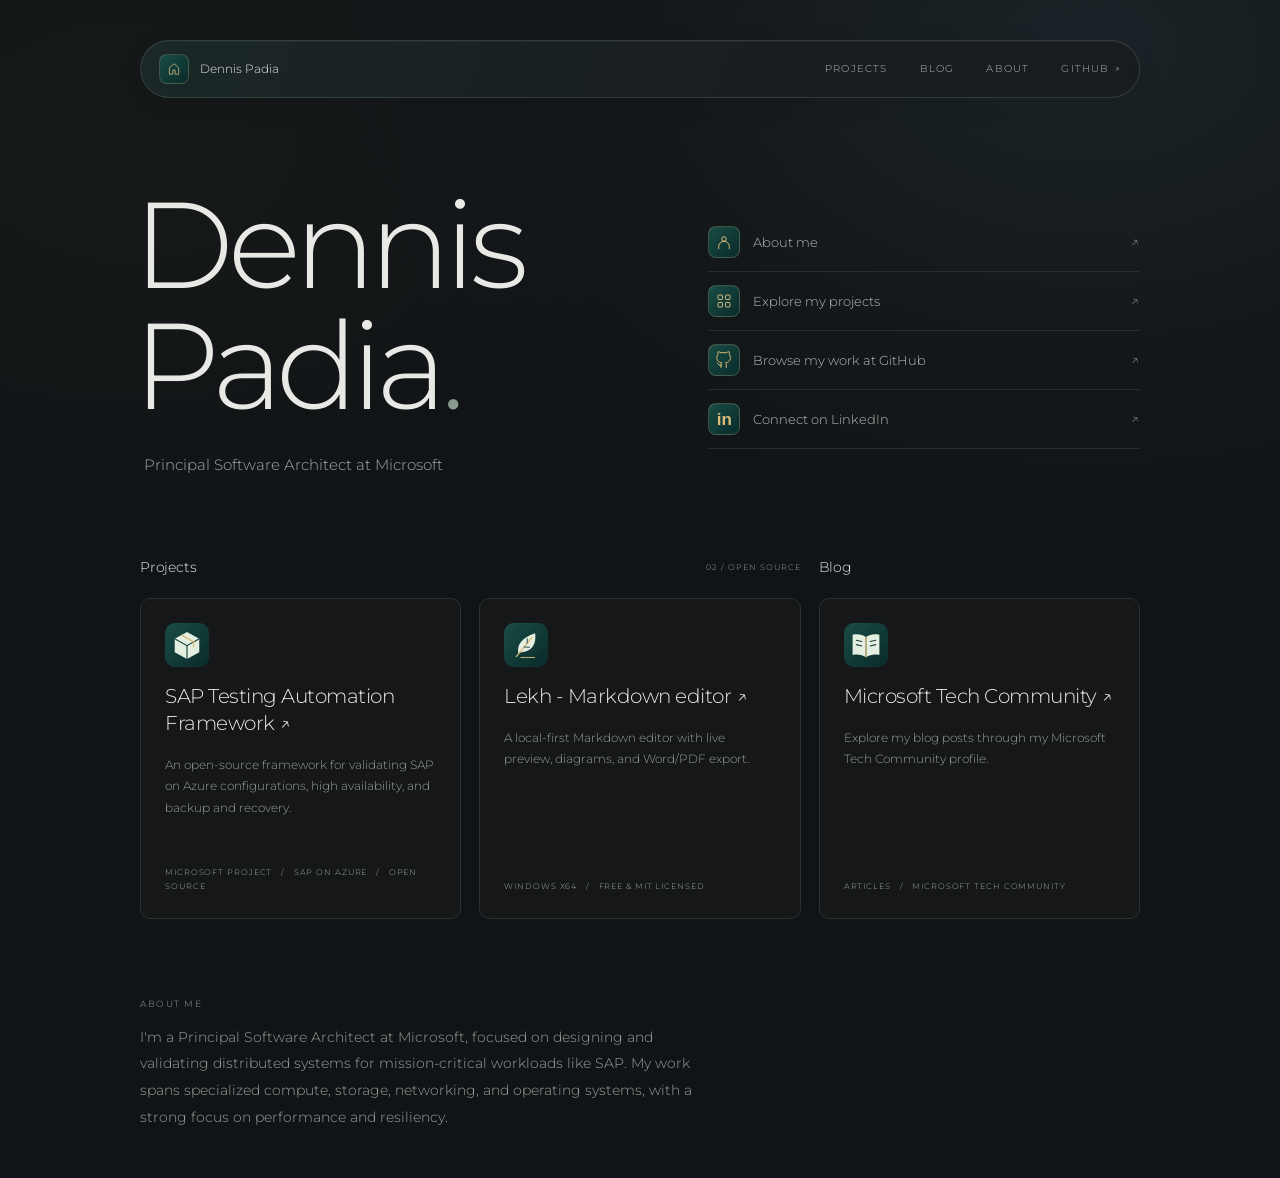
==== commit d18d4d4b: "Rename Markdown Studio site to Lekh Co-authored-by: Copilot App <223556219+Copilot@users.noreply.git" ====
--- a/site/index.html
+++ b/site/index.html
@@ -4,7 +4,7 @@
   <meta charset="utf-8">
   <meta name="viewport" content="width=device-width, initial-scale=1">
   <title>Dennis Padia - Principal Software Architect</title>
-  <meta name="description" content="Dennis Padia, Principal Software Architect at Microsoft. Explore SAP Testing Automation Framework, Markdown Studio, and work on resilient distributed systems.">
+  <meta name="description" content="Dennis Padia, Principal Software Architect at Microsoft. Explore SAP Testing Automation Framework, Lekh - Markdown editor, and work on resilient distributed systems.">
   <meta name="theme-color" content="#111416">
   <link rel="canonical" href="https://dennispadia.github.io/">
   <link rel="icon" href="assets/icon.svg" type="image/svg+xml">
@@ -96,9 +96,10 @@
     }
     @media (max-width: 700px) {
       .wrap { width: calc(100% - 40px); }
-      header { margin-top: 20px; height: 56px; padding-inline: 12px; }
-      nav { gap: 16px; }
-      nav a { font-size: 9px; letter-spacing: .8px; }
+      header { margin-top: 20px; height: 56px; padding-inline: 10px; gap: 10px; }
+      .home { flex-shrink: 0; min-width: 40px; min-height: 44px; justify-content: center; }
+      nav { flex: 1; min-width: 0; justify-content: space-between; gap: 8px; }
+      nav a { display: inline-flex; align-items: center; min-height: 44px; padding: 0; font-size: 11px; letter-spacing: 0; text-transform: none; white-space: nowrap; }
       .home span { display: none; }
       .hero { grid-template-columns: 1fr; gap: 45px; padding-top: 62px; }
       h1 { font-size: 86px; }
@@ -139,8 +140,8 @@
           <a class="project" href="https://github.com/Azure/sap-automation-qa">
             <div><div class="project-name"><img src="assets/sap-framework.svg" width="44" height="44" alt=""><h3>SAP Testing Automation Framework <span aria-hidden="true">&nearr;</span></h3></div><p>An open-source framework for validating SAP on Azure configurations, high availability, and backup and recovery.</p><p class="meta">Microsoft project &nbsp; / &nbsp; SAP on Azure &nbsp; / &nbsp; Open source</p></div>
           </a>
-          <a class="project" href="https://github.com/dennispadia/MarkdownStudio">
-            <div><div class="project-name"><img src="assets/markdown-studio.svg" width="44" height="44" alt=""><h3>Markdown Studio <span aria-hidden="true">&nearr;</span></h3></div><p>A local-first Markdown editor with live preview, diagrams, and Word/PDF export.</p><p class="meta">Windows x64 &nbsp; / &nbsp; Free &amp; MIT licensed</p></div>
+          <a class="project" href="/lekh/">
+            <div><div class="project-name"><img src="assets/lekh.svg" width="44" height="44" alt=""><h3>Lekh - Markdown editor <span aria-hidden="true">&nearr;</span></h3></div><p>A local-first Markdown editor with live preview, diagrams, and Word/PDF export.</p><p class="meta">Windows x64 &nbsp; / &nbsp; Free &amp; MIT licensed</p></div>
           </a>
         </div>
       </section>
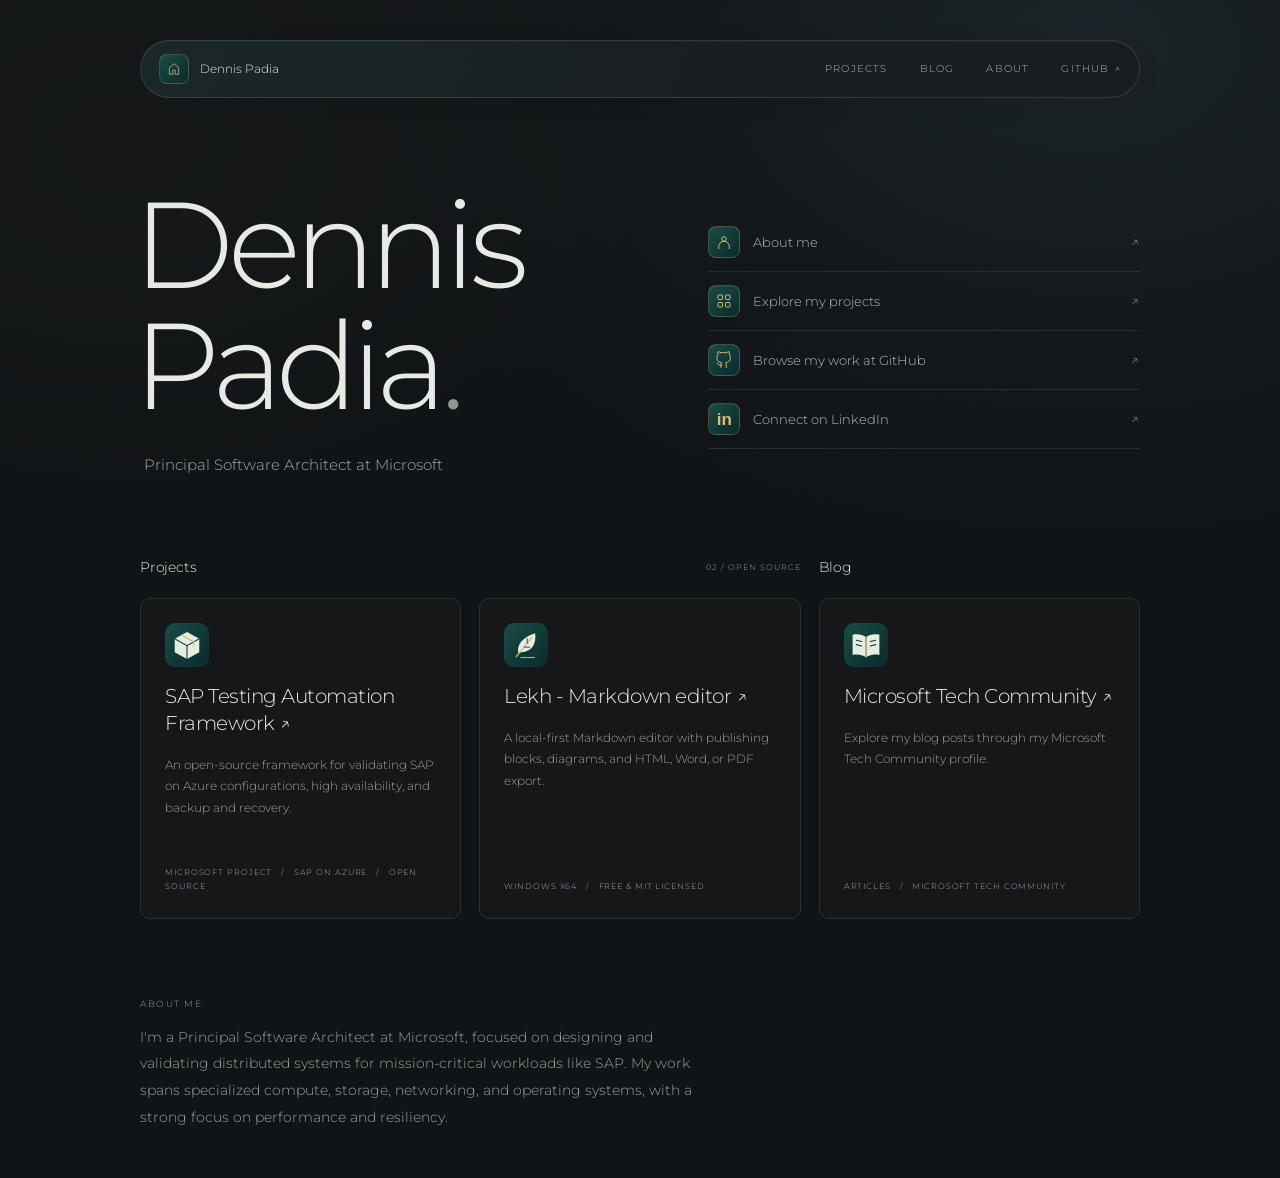
==== commit a222766b: "Refresh Lekh features and screenshots from latest release Co-authored-by: Copilot App <223556219+Cop" ====
--- a/site/index.html
+++ b/site/index.html
@@ -141,7 +141,7 @@
             <div><div class="project-name"><img src="assets/sap-framework.svg" width="44" height="44" alt=""><h3>SAP Testing Automation Framework <span aria-hidden="true">&nearr;</span></h3></div><p>An open-source framework for validating SAP on Azure configurations, high availability, and backup and recovery.</p><p class="meta">Microsoft project &nbsp; / &nbsp; SAP on Azure &nbsp; / &nbsp; Open source</p></div>
           </a>
           <a class="project" href="/lekh/">
-            <div><div class="project-name"><img src="assets/lekh.svg" width="44" height="44" alt=""><h3>Lekh - Markdown editor <span aria-hidden="true">&nearr;</span></h3></div><p>A local-first Markdown editor with live preview, diagrams, and Word/PDF export.</p><p class="meta">Windows x64 &nbsp; / &nbsp; Free &amp; MIT licensed</p></div>
+            <div><div class="project-name"><img src="assets/lekh.svg" width="44" height="44" alt=""><h3>Lekh - Markdown editor <span aria-hidden="true">&nearr;</span></h3></div><p>A local-first Markdown editor with publishing blocks, diagrams, and HTML, Word, or PDF export.</p><p class="meta">Windows x64 &nbsp; / &nbsp; Free &amp; MIT licensed</p></div>
           </a>
         </div>
       </section>
